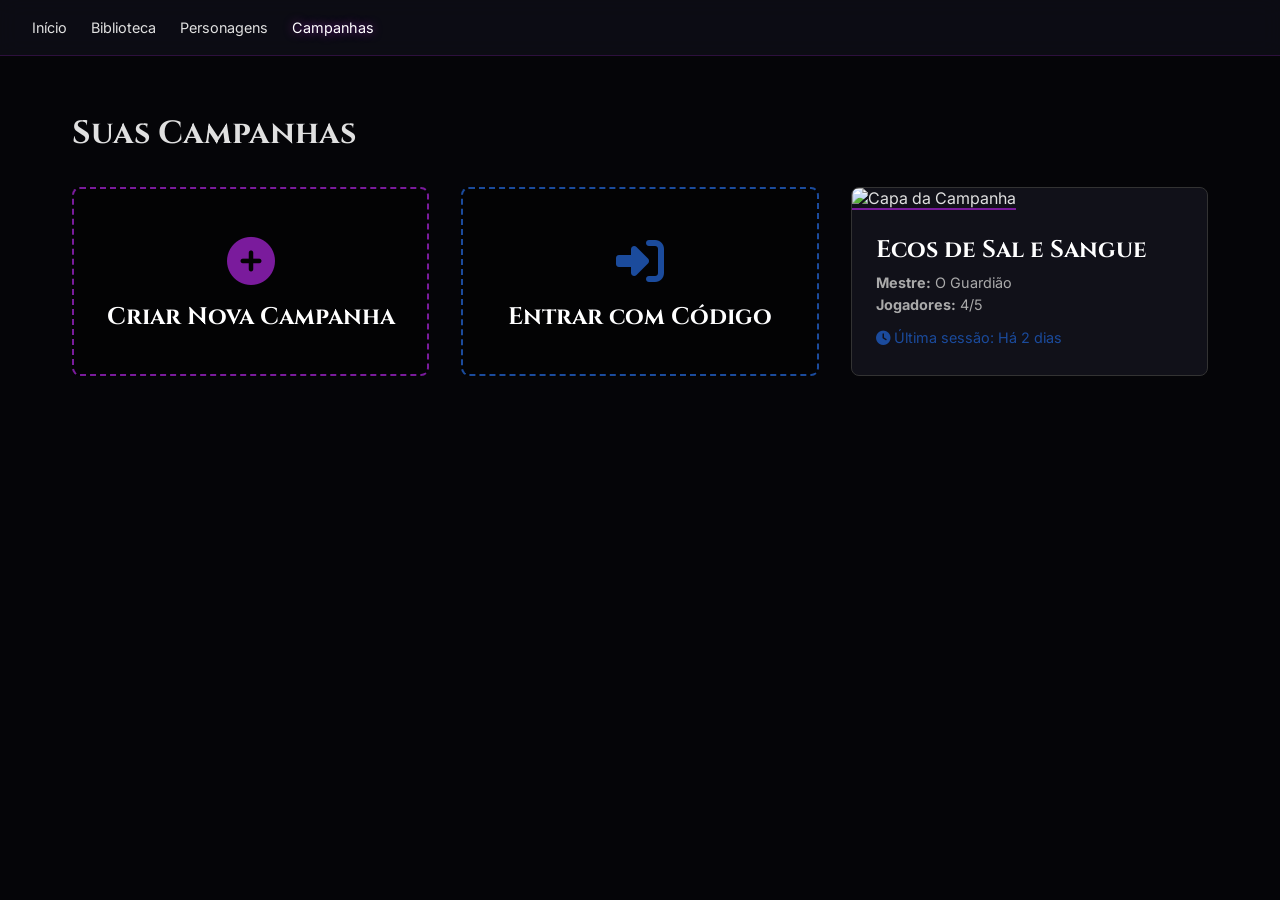
==== campanhas.html @ f8dda33e "Add files via upload Primeiro Upload" ====
<!DOCTYPE html>
<html lang="pt-BR">
<head>
    <meta charset="UTF-8">
    <meta name="viewport" content="width=device-width, initial-scale=1.0">
    <title>Campanhas - AMESTIA</title>
    <link rel="stylesheet" href="style.css"> <!-- Seu CSS base -->
    <link rel="stylesheet" href="campanhas.css">
    <link href="https://fonts.googleapis.com/css2?family=Cinzel:wght@400;700;900&family=Inter:wght@300;400;600&display=swap" rel="stylesheet">
    <link rel="stylesheet" href="https://cdnjs.cloudflare.com/ajax/libs/font-awesome/6.4.0/css/all.min.css">
</head>
<body>
    <!-- Efeito de partículas do relógio -->
    <div id="shadowParticles" class="particles-overlay"></div>

    <nav class="navbar">
        <div class="nav-left">
            <a href="index.html">Início</a>
            <a href="Biblioteca.html">Biblioteca</a>
            <a href="perfil.html">Personagens</a>
            <a href="Campanhas.html" class="active">Campanhas</a>
        </div>
    </nav>

    <!-- TELA 1: LISTA DE CAMPANHAS (LOBBY) -->
    <main id="campanhasLobby" class="view-section active">
        <div class="container">
            <h1 class="page-title">Suas Campanhas</h1>
            <div class="campaign-grid">
                
                <!-- Botão de Criar Nova Campanha -->
                <div class="campaign-card new-campaign-card" onclick="abrirCriacaoCampanha()">
                    <div class="campaign-info" style="text-align: center; padding-top: 40px;">
                        <i class="fas fa-plus-circle" style="font-size: 3rem; color: #7a1b9c; margin-bottom: 1rem;"></i>
                        <h2>Criar Nova Campanha</h2>
                    </div>
                </div>

                <!-- Botão de Entrar em Campanha via Código -->
                <div class="campaign-card join-campaign-card" onclick="entrarPorCodigo()">
                    <div class="campaign-info" style="text-align: center; padding-top: 40px;">
                        <i class="fas fa-sign-in-alt" style="font-size: 3rem; color: #1b4b9c; margin-bottom: 1rem;"></i>
                        <h2>Entrar com Código</h2>
                    </div>
                </div>

                <!-- Cartão de Campanha Padrão -->
                <div class="campaign-card" onclick="entrarCampanha('Ecos de Sal e Sangue')">
                    <img src="https://images.unsplash.com/photo-1519074069444-1ba4fff66d16?ixlib=rb-4.0.3&auto=format&fit=crop&w=500&q=60" alt="Capa da Campanha" class="campaign-img">
                    <div class="campaign-info">
                        <h2>Ecos de Sal e Sangue</h2>
                        <p><strong>Mestre:</strong> O Guardião</p>
                        <p><strong>Jogadores:</strong> 4/5</p>
                        <p class="last-session"><i class="fas fa-clock"></i> Última sessão: Há 2 dias</p>
                    </div>
                </div>

            </div>
        </div>
    </main>

    <!-- TELA 3: FORMULÁRIO DE CRIAÇÃO -->
    <main id="telaCriarCampanha" class="view-section">
        <div class="container">
            <button class="back-btn" onclick="voltarLobby()"><i class="fas fa-arrow-left"></i> Cancelar</button>
            <h1 class="page-title">Forjar Nova Realidade</h1>
            
            <div class="creator-box">
                <div class="form-group">
                    <label>Nome da Campanha</label>
                    <input type="text" id="novaCamNome" placeholder="Ex: O Mistério de Dunwich">
                </div>
                <div class="form-group">
                    <label>URL da Imagem de Capa</label>
                    <input type="text" id="novaCamImg" placeholder="Link da imagem da campanha">
                </div>
                <div class="form-group">
                    <label>Sinopse / Descrição Pública</label>
                    <textarea id="novaCamDesc" rows="4" placeholder="O que os investigadores sabem até agora?"></textarea>
                </div>
                <button class="btn-primary" onclick="salvarCampanha()">Criar e Iniciar Sessão</button>
            </div>
        </div>
    </main>

    <!-- TELA 2: DENTRO DA CAMPANHA -->
    <main id="campanhaInterna" class="view-section">
        <!-- Relógio de Sombra Fixo -->
        <div class="shadow-clock-container" onclick="avancarRelogio()" title="Clique para avançar o relógio (Apenas Mestre)">
            <div class="clock-face">
                <div id="clockProgress" class="clock-progress"></div>
                <div class="clock-center"></div>
            </div>
            <span id="clockStatus">0/12</span>
        </div>

        <div class="campaign-layout">
            <!-- Menu Lateral -->
            <aside class="campaign-sidebar">
                <button class="back-btn" onclick="voltarLobby()"><i class="fas fa-arrow-left"></i> Voltar</button>
                <h3 id="campaignTitleDisplay">Nome da Campanha</h3>
                <nav class="campaign-nav">
                    <button class="tab-btn active" onclick="openCamTab(event, 'VisaoGeral')"><i class="fas fa-eye"></i> Visão Geral</button>
                    <button class="tab-btn" onclick="openCamTab(event, 'Jogadores')"><i class="fas fa-users"></i> Jogadores</button>
                    <button class="tab-btn" onclick="openCamTab(event, 'Diario')"><i class="fas fa-book-dead"></i> Diário</button>
                    <button class="tab-btn" onclick="openCamTab(event, 'Evidencias')"><i class="fas fa-search"></i> Evidências</button>
                    <button class="tab-btn" onclick="openCamTab(event, 'NPCs')"><i class="fas fa-address-book"></i> NPCs</button>
                    <button class="tab-btn" onclick="openCamTab(event, 'Locais')"><i class="fas fa-map"></i> Locais</button>
                    <button class="tab-btn" onclick="openCamTab(event, 'Arquivos')"><i class="fas fa-folder-open"></i> Arquivos</button>
                    <button class="tab-btn" onclick="openCamTab(event, 'Chat')"><i class="fas fa-dice-d20"></i> Chat</button>
                    <button class="tab-btn" onclick="openCamTab(event, 'Calendario')"><i class="fas fa-calendar-alt"></i> Calendário</button>
                    <button class="tab-btn master-tab" onclick="openCamTab(event, 'Mestre')"><i class="fas fa-dragon"></i> Escudo do Mestre</button>
                </nav>
            </aside>

            <!-- Área de Conteúdo das Abas -->
            <section class="campaign-content">
                
                <!-- ABA: VISÃO GERAL -->
                <div id="VisaoGeral" class="tab-content active">
                    <h2>Resumo da Campanha</h2>
                    <p>O véu se rompeu na cidade costeira. As marés trazem coisas que não deveriam existir.</p>
                    <div class="info-box">
                        <h3><i class="fas fa-calendar-check"></i> Próxima Sessão</h3>
                        <p>Sábado, 20:00h - "A descida ao farol"</p>
                    </div>
                    <div class="info-box alert">
                        <h3><i class="fas fa-bullseye"></i> Objetivo Atual</h3>
                        <p>Descobrir quem está financiando as escavações antes do próximo eclipse.</p>
                    </div>
                </div>

                <!-- ABA EXCLUSIVA DO MESTRE -->
                <div id="Mestre" class="tab-content">
                    <h2 style="color: #9c1b1b;"><i class="fas fa-mask"></i> Área do Mestre</h2>
                    <p>O que os jogadores não veem. Use este espaço para preparar a sessão.</p>
                    <div class="master-grid">
                        <div class="info-box alert">
                            <h3><i class="fas fa-skull"></i> Preparação de Encontros</h3>
                            <textarea rows="6" style="width: 100%; background: rgba(0,0,0,0.5); color: #fff; padding: 10px; border: 1px solid #555; border-radius: 4px;" placeholder="Ex: 3x Fragmentados no Farol. HP: 15."></textarea>
                        </div>
                        <div class="info-box">
                            <h3><i class="fas fa-eye-slash"></i> Segredos & Entidades</h3>
                            <textarea rows="6" style="width: 100%; background: rgba(0,0,0,0.5); color: #fff; padding: 10px; border: 1px solid #555; border-radius: 4px;" placeholder="Anotações ocultas sobre a trama..."></textarea>
                        </div>
                    </div>
                </div>

<!-- ABA: JOGADORES -->
<div id="Jogadores" class="tab-content">
    <div style="display: flex; justify-content: space-between; align-items: center; margin-bottom: 20px;">
        <h2>Investigadores Inscritos</h2>
        <!-- O botão de adicionar jogador só aparecerá para o Mestre (controlado pelo JS) -->
        <button class="btn-primary btn-mestre-only" onclick="adicionarJogador()" style="padding: 0.5rem 1rem; font-size: 0.9rem;">
            <i class="fas fa-user-plus"></i> Adicionar Personagem
        </button>
    </div>
    
    <div class="campaign-grid" id="gridJogadores">
        <!-- O primeiro card fica de exemplo fixo -->
        <div class="campaign-card">
            <img src="https://images.unsplash.com/photo-1506794778202-cad84cf45f1d?ixlib=rb-4.0.3&auto=format&fit=crop&w=500&q=60" alt="Arthur" class="campaign-img">
            <div class="campaign-info">
                <h2>Arthur Pendelton</h2>
                <p><strong>Jogador:</strong> Biel</p>
                <p><strong>Caminho:</strong> Lâmina do Vazio</p>
                <p class="last-session"><i class="fas fa-heartbeat"></i> Status: Estável</p>
                <button class="btn-remover-card btn-mestre-only" onclick="removerElemento(this)">Remover Personagem</button>
            </div>
        </div>
    </div>
</div>

                <!-- ABA: DIÁRIO -->
                <div id="Diario" class="tab-content">
                    <h2>Diário de Bordo</h2>
                    <p>Registros das memórias que ainda nos restam.</p>
                    <div class="info-box">
                        <h3>Sessão 01: O Cheiro do Sal</h3>
                        <p>A equipe chegou à cidade portuária. Encontramos uma porta arrombada perto das docas velhas.</p>
                    </div>
                </div>

                <!-- ABA: EVIDÊNCIAS -->
                <div id="Evidencias" class="tab-content">
                    <h2>Quadro de Evidências</h2>
                    <div class="evidence-grid">
                        <div class="evidence-card animated-discovery">
                            <h4>O Relógio Quebrado</h4>
                            <p>Parou exatamente às 03:33. Há manchas de algo escuro nas engrenagens.</p>
                        </div>
                    </div>
                </div>

                <!-- ABA: NPCs -->
                <div id="NPCs" class="tab-content">
                    <h2>Pessoas de Interesse</h2>
                    <div class="evidence-grid">
                        <div class="evidence-card">
                            <h4><i class="fas fa-user-secret"></i> Padre Thomas</h4>
                            <p>Líder da igreja local. Suas mãos estão sempre sujas de terra úmida.</p>
                        </div>
                    </div>
                </div>

                <!-- ABA: LOCAIS -->
                <div id="Locais" class="tab-content">
                    <h2>Locais Mapeados</h2>
                    <div class="evidence-grid">
                        <div class="evidence-card animated-discovery">
                            <h4><i class="fas fa-map-marker-alt"></i> Farol Abandonado</h4>
                            <p>O feixe de luz foi destruído há décadas, mas algo brilha lá no topo.</p>
                        </div>
                    </div>
                </div>

                <!-- ABA: ARQUIVOS -->
                <div id="Arquivos" class="tab-content">
                    <h2>Arquivos Compartilhados</h2>
                    <p>Documentos e papéis encontrados ao longo das investigações.</p>
                    <div class="info-box">
                        <h3>Documento #12A</h3>
                        <p>Clique para editar informações sobre este arquivo histórico.</p>
                    </div>
                </div>

                <!-- ABA: CHAT -->
                <div id="Chat" class="tab-content">
                    <h2>Frequência de Rádio (Chat)</h2>
                    <textarea rows="4" style="width: 100%; background: rgba(0,0,0,0.4); color: #fff; padding: 10px; border-radius: 4px; border: 1px solid #444;" placeholder="Envie mensagens ou rolagens para o grupo..."></textarea>
                </div>

                <!-- ABA: CALENDÁRIO -->
                <div id="Calendario" class="tab-content">
                    <h2>Calendário de Eventos</h2>
                    <p>Marque aqui os dias importantes e as fases do ciclo de terror.</p>
                    <div class="info-box alert">
                        <h3>Dia do Alinhamento</h3>
                        <p>O mestre definirá o progresso dos dias aqui.</p>
                    </div>
                </div>
                
            </section>
        </div>
    </main>

    <script src="campanhas.js"></script>
</body>
</html>
---- style.css ----
/* Resets e Variáveis */
* {
    margin: 0;
    padding: 0;
    box-sizing: border-box;
}

:root {
    --bg-color: #050508;
    --text-primary: #e0e0e0;
    --text-secondary: #9a9a9a;
    --accent-purple: #7a1b9c;
    --accent-blue: #1b4b9c;
    --glass-bg: rgba(15, 15, 25, 0.75);
    --glass-border: rgba(122, 27, 156, 0.3);
}

body {
    background-color: var(--bg-color);
    color: var(--text-primary);
    font-family: 'Inter', sans-serif;
    overflow-x: hidden;
}

h1, h2, h3, h4 {
    font-family: 'Cinzel', serif;
}

/* Canvas de Partículas */
#particleCanvas {
    position: fixed;
    top: 0;
    left: 0;
    width: 100vw;
    height: 100vh;
    z-index: -1;
    pointer-events: none;
}

/* Menu Superior (Navbar) */
.navbar {
    position: fixed;
    top: 0;
    width: 100%;
    display: flex;
    justify-content: space-between;
    align-items: center;
    padding: 1.2rem 2rem;
    background: var(--glass-bg);
    backdrop-filter: blur(10px);
    -webkit-backdrop-filter: blur(10px);
    border-bottom: 1px solid var(--glass-border);
    z-index: 100;
}

.nav-left {
    display: flex;
    flex-wrap: wrap;
    gap: 1.5rem;
}

.navbar a {
    color: var(--text-primary);
    text-decoration: none;
    font-size: 0.9rem;
    transition: color 0.3s, text-shadow 0.3s;
}

.navbar a:hover, .navbar a.active {
    color: #fff;
    text-shadow: 0 0 10px var(--accent-purple);
}

.nav-right {
    display: flex;
    align-items: center;
    gap: 1.2rem;
}

.nav-right button {
    background: none;
    border: none;
    color: var(--text-primary);
    cursor: pointer;
    font-size: 1.1rem;
    transition: color 0.3s;
    padding: 0;
}

.nav-right button:hover {
    color: var(--accent-blue);
}

/* Banner Principal */
.hero {
    min-height: 100vh;
    display: flex;
    align-items: center;
    justify-content: center;
    text-align: center;
    padding: 120px 1.5rem 60px 1.5rem;
}

.hero-content {
    width: 100%;
    max-width: 800px;
}

.logo-title {
    font-size: 5rem;
    letter-spacing: 0.4rem;
    color: #fff;
    text-shadow: 0 0 20px var(--accent-purple), 0 0 40px var(--accent-blue);
    line-height: 1.1;
}

.logo-subtitle {
    font-size: 1.8rem;
    letter-spacing: 0.2rem;
    color: var(--text-secondary);
    margin-top: 0.5rem;
    margin-bottom: 2rem;
}

.hero-text {
    font-size: 1.1rem;
    margin-bottom: 3rem;
    max-width: 600px;
    margin-left: auto;
    margin-right: auto;
    line-height: 1.6;
}

/* Botões */
.hero-buttons {
    display: flex;
    gap: 1rem;
    justify-content: center;
    flex-wrap: wrap;
}

button.btn-primary, button.btn-secondary {
    padding: 0.9rem 2rem;
    font-family: 'Cinzel', serif;
    font-size: 1rem;
    font-weight: bold;
    cursor: pointer;
    border-radius: 5px;
    transition: all 0.3s ease;
    min-width: 200px;
}

.btn-primary {
    background: transparent;
    color: #fff;
    border: 2px solid var(--accent-purple);
    box-shadow: 0 0 15px rgba(122, 27, 156, 0.4) inset, 0 0 15px rgba(122, 27, 156, 0.4);
}

.btn-primary:hover {
    background: var(--accent-purple);
    box-shadow: 0 0 30px var(--accent-purple);
}

.btn-secondary {
    background: rgba(255, 255, 255, 0.05);
    color: #fff;
    border: 1px solid var(--text-secondary);
    backdrop-filter: blur(5px);
}

.btn-secondary:hover {
    background: rgba(255, 255, 255, 0.1);
    border-color: #fff;
}

/* Secções Gerais */
.lore-section, .updates-section {
    padding: 4rem 2rem;
    max-width: 1200px;
    margin: 0 auto;
}

.section-title {
    font-size: 2.2rem;
    margin-bottom: 2.5rem;
    text-align: center;
    color: var(--accent-blue);
    text-shadow: 0 0 10px rgba(27, 75, 156, 0.5);
}

/* Grid de Lore e Atualizações */
.lore-grid, .updates-grid {
    display: grid;
    grid-template-columns: repeat(auto-fit, minmax(250px, 1fr));
    gap: 1.5rem;
}

.lore-card, .update-card {
    background: var(--glass-bg);
    border: 1px solid var(--glass-border);
    padding: 1.8rem;
    border-radius: 8px;
    transition: transform 0.3s, box-shadow 0.3s;
    backdrop-filter: blur(5px);
}

.lore-card:hover, .update-card:hover {
    transform: translateY(-5px);
    box-shadow: 0 10px 20px rgba(122, 27, 156, 0.2);
    border-color: var(--accent-purple);
}

.lore-card h4 {
    font-size: 1.3rem;
    margin-bottom: 0.8rem;
    color: #fff;
}

.lore-card p {
    font-size: 0.95rem;
    color: var(--text-secondary);
    line-height: 1.5;
}

.update-card h4 {
    font-size: 1.1rem;
    color: #fff;
}

.update-card .tag {
    display: inline-block;
    font-size: 0.75rem;
    padding: 0.2rem 0.5rem;
    background: rgba(27, 75, 156, 0.3);
    border: 1px solid var(--accent-blue);
    border-radius: 4px;
    margin-bottom: 0.8rem;
    color: #fff;
}

/* Rodapé */
footer {
    border-top: 1px solid var(--glass-border);
    background: #020203;
    padding: 2rem;
    margin-top: 4rem;
}

.footer-content {
    display: flex;
    justify-content: space-between;
    align-items: center;
    max-width: 1200px;
    margin: 0 auto;
    font-size: 0.85rem;
    color: var(--text-secondary);
    gap: 1.5rem;
}

.socials a {
    color: var(--text-secondary);
    text-decoration: none;
    margin-right: 1.5rem;
    transition: color 0.3s;
}

.socials a:hover {
    color: var(--accent-purple);
}

/* ==========================================================================
   REGRAS DE OTIMIZAÇÃO PARA TELEMÓVEIS (MEDIA QUERIES)
   ========================================================================== */

@media (max-width: 768px) {
    /* Ajustes na Navbar para ecrãs pequenos */
    .navbar {
        flex-direction: column;
        gap: 1rem;
        padding: 1rem;
        position: relative; /* Evita sobrepor o conteúdo inicial no telemóvel */
    }

    .nav-left {
        justify-content: center;
        gap: 1rem;
    }

    .navbar a {
        font-size: 0.85rem;
    }

    .nav-right {
        width: 100%;
        justify-content: center;
        border-top: 1px solid rgba(255, 255, 255, 0.1);
        padding-top: 0.8rem;
    }

    /* Redução dos Títulos Principais */
    .hero {
        padding-top: 40px;
        min-height: calc(100vh - 120px);
    }

    .logo-title {
        font-size: 3rem;
        letter-spacing: 0.2rem;
    }

    .logo-subtitle {
        font-size: 1.3rem;
        letter-spacing: 0.1rem;
    }

    .hero-text {
        font-size: 1rem;
        margin-bottom: 2rem;
    }

    /* Botões empilhados em ecrãs muito pequenos */
    .hero-buttons {
        flex-direction: column;
        align-items: center;
    }

    button.btn-primary, button.btn-secondary {
        width: 100%;
        max-width: 280px;
    }

    /* Secções e Grelhas */
    .lore-section, .updates-section {
        padding: 3rem 1.5rem;
    }

    .section-title {
        font-size: 1.8rem;
        margin-bottom: 2rem;
    }

    .lore-grid, .updates-grid {
        grid-template-columns: 1fr; /* Força uma única coluna no telemóvel */
        gap: 1.2rem;
    }

    /* Rodapé Responsivo */
    .footer-content {
        flex-direction: column;
        text-align: center;
        gap: 1rem;
    }

    .socials a {
        margin: 0 0.7rem;
    }
}
/* =========================================
   TEMAS GLOBAIS
   ========================================= */

/* Tema Vermelho e Preto */
body.theme-red-black {
    --bg-color: #050000;
    --accent-purple: #c21807; /* Vermelho Sangue */
    --accent-blue: #5a0000;
    --glass-bg: rgba(15, 0, 0, 0.75);
    --glass-border: rgba(194, 24, 7, 0.3);
}

/* Tema Verde e Preto */
body.theme-green-black {
    --bg-color: #000500;
    --accent-purple: #00b33c; /* Verde Matrix */
    --accent-blue: #004d00;
    --glass-bg: rgba(0, 15, 0, 0.75);
    --glass-border: rgba(0, 179, 60, 0.3);
}

/* Tema Azul e Preto */
body.theme-blue-black {
    --bg-color: #000205;
    --accent-purple: #0073e6; /* Azul Elétrico */
    --accent-blue: #00264d;
    --glass-bg: rgba(0, 5, 15, 0.75);
    --glass-border: rgba(0, 115, 230, 0.3);
}
---- campanhas.css ----
/* =========================================
   GERAL E LAYOUT
   ========================================= */
.view-section {
    display: none;
    padding-top: 80px; /* Espaço da navbar */
    min-height: 100vh;
}
.view-section.active {
    display: block;
    animation: fadeIn 0.4s ease;
}

@keyframes fadeIn {
    from { opacity: 0; transform: translateY(10px); }
    to { opacity: 1; transform: translateY(0); }
}

.container {
    max-width: 1200px;
    margin: 0 auto;
    padding: 2rem;
}

/* =========================================
   TELA 1: LOBBY DE CAMPANHAS
   ========================================= */
.campaign-grid {
    display: grid;
    grid-template-columns: repeat(auto-fill, minmax(300px, 1fr));
    gap: 2rem;
    margin-top: 2rem;
}

.campaign-card {
    background: rgba(20, 20, 30, 0.8);
    border: 1px solid #333;
    border-radius: 8px;
    overflow: hidden;
    cursor: pointer;
    transition: all 0.3s;
}

.campaign-card:hover {
    transform: translateY(-5px);
    border-color: #7a1b9c;
    box-shadow: 0 5px 15px rgba(122, 27, 156, 0.4);
}

.campaign-img {
    width: 100%;
    height: 180px;
    object-fit: cover;
    border-bottom: 2px solid #7a1b9c;
}

.campaign-info {
    padding: 1.5rem;
}
.campaign-info h2 { color: #fff; margin-bottom: 0.5rem; font-family: 'Cinzel', serif; }
.campaign-info p { color: #aaa; font-size: 0.9rem; margin-bottom: 0.3rem; }
.last-session { color: #1b4b9c !important; margin-top: 1rem !important; }

/* =========================================
   TELA 2: DENTRO DA CAMPANHA
   ========================================= */
.campaign-layout {
    display: flex;
    max-width: 1400px;
    margin: 0 auto;
    padding: 2rem;
    gap: 2rem;
}

.campaign-sidebar {
    width: 250px;
    background: rgba(10, 10, 15, 0.9);
    border: 1px solid #333;
    border-radius: 8px;
    padding: 1.5rem;
    height: fit-content;
}

.back-btn {
    background: none;
    border: none;
    color: #aaa;
    cursor: pointer;
    margin-bottom: 1.5rem;
    font-size: 1rem;
}
.back-btn:hover { color: #fff; }

.campaign-nav {
    display: flex;
    flex-direction: column;
    gap: 0.5rem;
    margin-top: 1.5rem;
}

.campaign-nav .tab-btn {
    background: transparent;
    border: none;
    color: #aaa;
    text-align: left;
    padding: 0.8rem 1rem;
    border-radius: 4px;
    cursor: pointer;
    transition: 0.2s;
    font-size: 1rem;
}

.campaign-nav .tab-btn:hover, .campaign-nav .tab-btn.active {
    background: rgba(122, 27, 156, 0.2);
    color: #fff;
    border-left: 3px solid #7a1b9c;
}

.campaign-content {
    flex: 1;
    background: rgba(20, 20, 30, 0.6);
    border: 1px solid #333;
    border-radius: 8px;
    padding: 2rem;
}

.tab-content { display: none; }
.tab-content.active { display: block; animation: fadeIn 0.3s; }

/* Caixas de Informação */
.info-box {
    background: rgba(255,255,255,0.05);
    padding: 1.5rem;
    border-radius: 6px;
    margin-bottom: 1rem;
    border-left: 4px solid #1b4b9c;
}
.info-box.alert { border-left-color: #9c1b1b; }

/* Evidências */
.evidence-grid { display: grid; grid-template-columns: repeat(auto-fill, minmax(200px, 1fr)); gap: 1rem; }
.evidence-card {
    background: #111;
    border: 1px dashed #555;
    padding: 1rem;
    position: relative;
}
.animated-discovery {
    animation: glowPulse 2s infinite alternate;
    border-color: #7a1b9c;
}

@keyframes glowPulse {
    from { box-shadow: 0 0 5px rgba(122, 27, 156, 0.2); }
    to { box-shadow: 0 0 15px rgba(122, 27, 156, 0.8); }
}

/* =========================================
   SISTEMA DE TERROR: RELÓGIO DE SOMBRA
   ========================================= */
.shadow-clock-container {
    position: fixed;
    top: 90px;
    right: 20px;
    width: 80px;
    height: 80px;
    z-index: 100;
    cursor: pointer;
    display: flex;
    flex-direction: column;
    align-items: center;
}

.clock-face {
    width: 60px;
    height: 60px;
    border-radius: 50%;
    border: 2px solid #555;
    background: rgba(0,0,0,0.8);
    position: relative;
    overflow: hidden;
    transition: all 0.5s ease;
}

/* A barra que vai enchendo em círculo */
.clock-progress {
    position: absolute;
    bottom: 0;
    left: 0;
    width: 100%;
    height: 0%; /* Controlado pelo JS */
    background: rgba(156, 27, 27, 0.8);
    transition: height 0.5s ease, background 0.5s ease;
}

#clockStatus {
    color: #fff;
    font-size: 0.8rem;
    margin-top: 5px;
    font-family: 'Cinzel', serif;
}

/* CLASSES DE ESTÁGIO (Adicionadas ao <body> via JS) */

/* Estágio Médio: Escurece, som ambiente (fictício), e o relógio "sangra" */
body.shadow-mid .clock-face {
    border-color: #9c1b1b;
    box-shadow: 0 0 20px rgba(156, 27, 27, 0.5);
}
body.shadow-mid .clock-progress {
    background: rgba(156, 27, 27, 0.9);
}
body.shadow-mid .campaign-content {
    background: rgba(10, 5, 5, 0.8);
}

/* Estágio Crítico (Final): Distorção e Glitch */
body.shadow-critical {
    animation: glitchScreen 0.2s infinite;
    filter: sepia(0.5) hue-rotate(-30deg) saturate(2);
}

@keyframes glitchScreen {
    0% { transform: translate(0) skewX(0deg); }
    20% { transform: translate(-2px, 2px) skewX(2deg); }
    40% { transform: translate(-2px, -2px) skewX(0deg); }
    60% { transform: translate(2px, 2px) skewX(-2deg); }
    80% { transform: translate(2px, -2px) skewX(0deg); }
    100% { transform: translate(0) skewX(0deg); }
}

/* Partículas (Fundo da tela) */
.particles-overlay {
    position: fixed;
    top: 0; left: 0; width: 100%; height: 100%;
    pointer-events: none;
    z-index: -1;
    background: radial-gradient(circle, transparent 50%, rgba(0,0,0,0) 100%);
    transition: background 2s ease;
}
body.shadow-mid .particles-overlay {
    background: radial-gradient(circle, transparent 30%, rgba(20, 0, 0, 0.6) 100%);
}

/* Mobile Responsivo */
@media (max-width: 768px) {
    .campaign-layout { flex-direction: column; }
    .campaign-sidebar { width: 100%; }
    .campaign-nav { flex-direction: row; flex-wrap: wrap; }
    .campaign-nav .tab-btn { flex: 1; text-align: center; }
}
/* =========================================
   SISTEMA DE CRIAÇÃO E ÁREA DO MESTRE
   ========================================= */

/* Cartão de Nova Campanha */
.new-campaign-card {
    background: rgba(0, 0, 0, 0.4);
    border: 2px dashed #7a1b9c;
    display: flex;
    align-items: center;
    justify-content: center;
}
.new-campaign-card:hover {
    background: rgba(122, 27, 156, 0.1);
    border-color: #fff;
}

/* Formulário de Criação */
.creator-box { 
    background: rgba(20, 20, 30, 0.8); 
    border: 1px solid #333; 
    padding: 2.5rem; 
    border-radius: 8px; 
}
.form-group { margin-bottom: 1.5rem; }
.form-group label { display: block; margin-bottom: 0.5rem; color: #aaa; font-weight: bold; }
.form-group input, .form-group textarea { 
    width: 100%; 
    padding: 1rem; 
    background: rgba(0,0,0,0.5); 
    border: 1px solid #555; 
    color: #fff; 
    border-radius: 4px; 
    font-family: 'Inter', sans-serif;
}
.btn-primary { 
    background: #7a1b9c; 
    color: #fff; 
    padding: 1rem 2rem; 
    border: none; 
    border-radius: 4px; 
    cursor: pointer; 
    font-weight: bold; 
    font-size: 1.1rem;
    transition: 0.2s;
}
.btn-primary:hover { background: #9c1b1b; }

/* Estilização Única da Aba do Mestre */
.master-tab { color: #9c1b1b !important; }
.master-tab:hover, .master-tab.active { 
    background: rgba(156, 27, 27, 0.2) !important; 
    color: #ff4d4d !important; 
    border-left: 3px solid #ff4d4d !important; 
}
.master-grid { 
    display: grid; 
    grid-template-columns: 1fr 1fr; 
    gap: 1.5rem; 
    margin-top: 1.5rem; 
}
@media (max-width: 768px) { 
    .master-grid { grid-template-columns: 1fr; } 
}
/* Cartão de Entrar em Campanha */
.join-campaign-card {
    background: rgba(0, 0, 0, 0.4);
    border: 2px dashed #1b4b9c;
    display: flex;
    align-items: center;
    justify-content: center;
}
.join-campaign-card:hover {
    background: rgba(27, 75, 156, 0.2);
    border-color: #fff;
}

/* Estilo para elementos que o jogador/mestre pode editar direto na tela */
[contenteditable="true"] {
    border-bottom: 1px dashed rgba(255, 255, 255, 0.3);
    outline: none;
    transition: 0.2s;
    min-height: 20px;
    display: block;
}
[contenteditable="true"]:focus {
    background: rgba(255, 255, 255, 0.05);
    border-bottom: 1px solid #7a1b9c;
}

/* Botão dinâmico de adicionar novo registro dentro das abas */
.btn-add-item {
    background: rgba(255, 255, 255, 0.05);
    color: #aaa;
    border: 1px dashed #555;
    padding: 12px;
    width: 100%;
    border-radius: 6px;
    cursor: pointer;
    margin-top: 1.5rem;
    font-family: 'Inter', sans-serif;
    transition: 0.2s;
}
.btn-add-item:hover {
    background: rgba(255, 255, 255, 0.15);
    color: #fff;
    border-color: #fff;
}
/* Botão de Excluir Personagens e Campanhas */
.btn-remover-card {
    background: rgba(156, 27, 27, 0.1);
    color: #ff4d4d;
    border: 1px dashed #ff4d4d;
    padding: 8px;
    width: 100%;
    border-radius: 4px;
    cursor: pointer;
    margin-top: 15px;
    font-family: 'Inter', sans-serif;
    transition: 0.2s;
}
.btn-remover-card:hover {
    background: #9c1b1b;
    color: #fff;
    border-style: solid;
}

/* Esconde botões do mestre quando for a visão do jogador */
body.visao-jogador .btn-mestre-only {
    display: none !important;
}
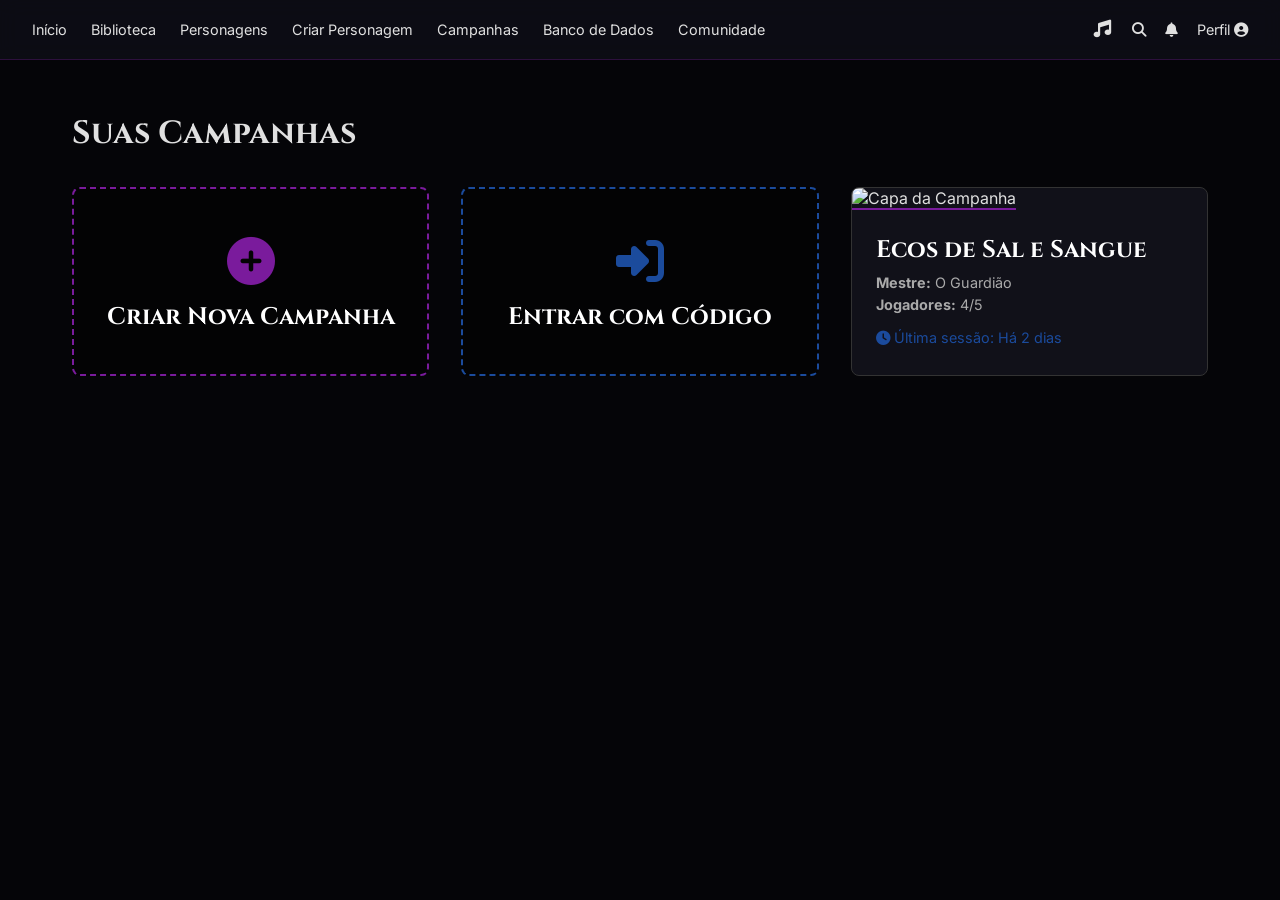
==== commit 09973750: "Add files via upload" ====
--- a/campanhas.html
+++ b/campanhas.html
@@ -15,10 +15,21 @@
 
     <nav class="navbar">
         <div class="nav-left">
-            <a href="index.html">Início</a>
-            <a href="Biblioteca.html">Biblioteca</a>
-            <a href="perfil.html">Personagens</a>
-            <a href="Campanhas.html" class="active">Campanhas</a>
+            <a href="index.html" data-lang="nav_inicio">Início</a>
+            <a href="biblioteca.html" data-lang="nav_biblioteca">Biblioteca</a>
+            <a href="perfil.html" data-lang="nav_personagens">Personagens</a>
+            <a href="criador.html" data-lang="nav_criar">Criar Personagem</a>
+            <a href="campanhas.html" data-lang="nav_campanhas">Campanhas</a>
+            <a href="bancodedados.html" data-lang="nav_banco">Banco de Dados</a>
+            <a href="comunidade.html" data-lang="nav_comunidade">Comunidade</a>
+        </div>
+        
+        <!-- O bloco nav-right abaixo só precisa existir nas páginas que têm a busca, sino de notificação e o toggle de música, como o seu index.html. -->
+        <div class="nav-right">
+            <button id="audioToggle" title="Mutar/Desmutar Música"><i class="fas fa-music"></i></button>
+            <a href="#"><i class="fas fa-search"></i></a>
+            <a href="#"><i class="fas fa-bell"></i></a>
+            <a href="usuario.html" class="profile-link" id="nav-profile-link">Perfil <i class="fas fa-user-circle"></i></a>
         </div>
     </nav>
 
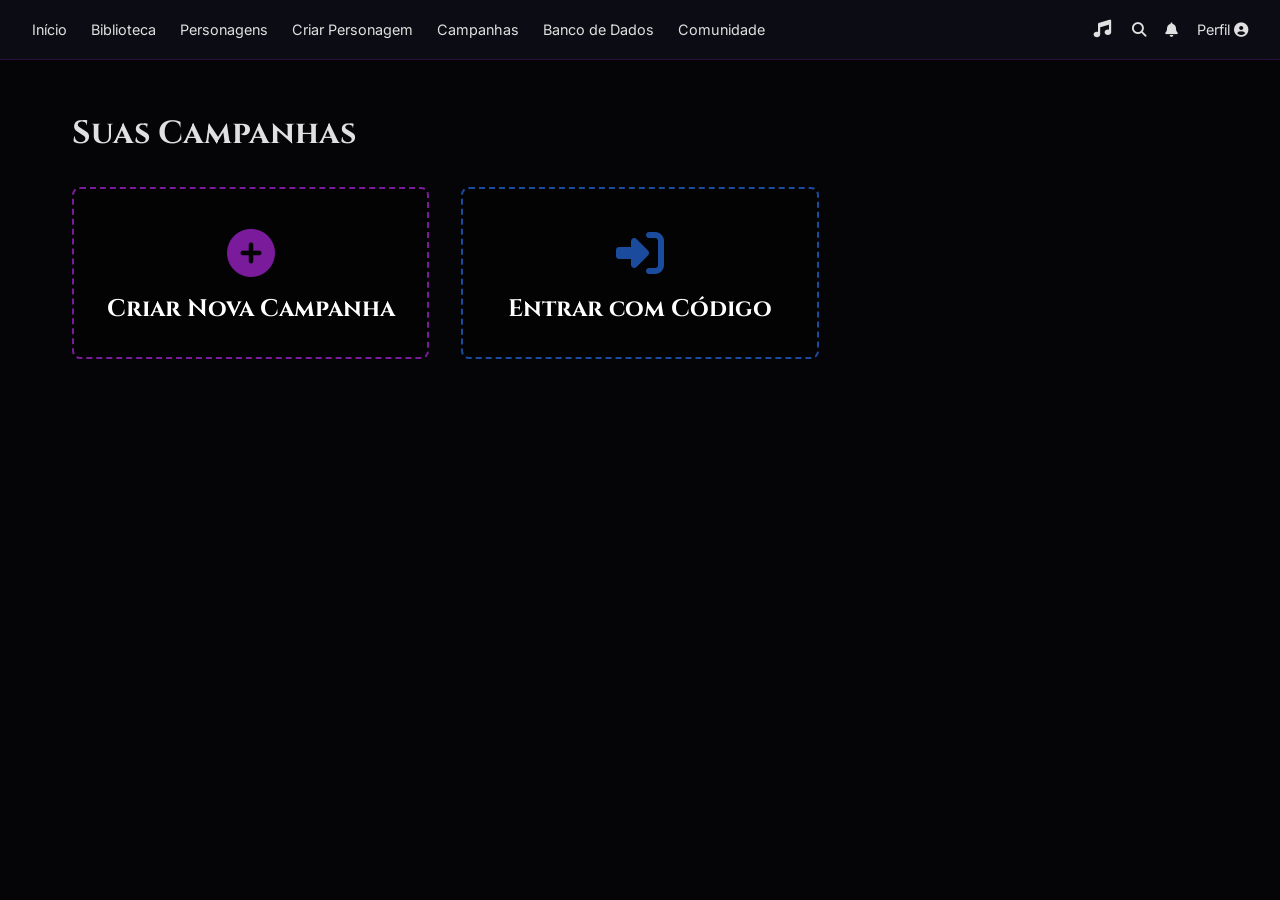
==== commit 7bca879b: "Add files via upload" ====
--- a/campanhas.html
+++ b/campanhas.html
@@ -55,17 +55,6 @@
                     </div>
                 </div>
 
-                <!-- Cartão de Campanha Padrão -->
-                <div class="campaign-card" onclick="entrarCampanha('Ecos de Sal e Sangue')">
-                    <img src="https://images.unsplash.com/photo-1519074069444-1ba4fff66d16?ixlib=rb-4.0.3&auto=format&fit=crop&w=500&q=60" alt="Capa da Campanha" class="campaign-img">
-                    <div class="campaign-info">
-                        <h2>Ecos de Sal e Sangue</h2>
-                        <p><strong>Mestre:</strong> O Guardião</p>
-                        <p><strong>Jogadores:</strong> 4/5</p>
-                        <p class="last-session"><i class="fas fa-clock"></i> Última sessão: Há 2 dias</p>
-                    </div>
-                </div>
-
             </div>
         </div>
     </main>
@@ -82,9 +71,10 @@
                     <input type="text" id="novaCamNome" placeholder="Ex: O Mistério de Dunwich">
                 </div>
                 <div class="form-group">
-                    <label>URL da Imagem de Capa</label>
-                    <input type="text" id="novaCamImg" placeholder="Link da imagem da campanha">
-                </div>
+    <label>Capa da Campanha (Upload do Aparelho)</label>
+    <input type="file" id="novaCamImg" accept="image/*" style="background: rgba(0,0,0,0.5); padding: 10px; color: #fff; width: 100%; border: 1px solid #555; border-radius: 4px; font-family: 'Inter', sans-serif;">
+</div>
+            
                 <div class="form-group">
                     <label>Sinopse / Descrição Pública</label>
                     <textarea id="novaCamDesc" rows="4" placeholder="O que os investigadores sabem até agora?"></textarea>
@@ -162,7 +152,7 @@
     <div style="display: flex; justify-content: space-between; align-items: center; margin-bottom: 20px;">
         <h2>Investigadores Inscritos</h2>
         <!-- O botão de adicionar jogador só aparecerá para o Mestre (controlado pelo JS) -->
-        <button class="btn-primary btn-mestre-only" onclick="adicionarJogador()" style="padding: 0.5rem 1rem; font-size: 0.9rem;">
+        <button class="btn-primary" onclick="adicionarJogador()" style="padding: 0.5rem 1rem; font-size: 0.9rem;">
             <i class="fas fa-user-plus"></i> Adicionar Personagem
         </button>
     </div>
@@ -254,7 +244,10 @@
             </section>
         </div>
     </main>
-
-    <script src="campanhas.js"></script>
+  <!-- 1. Importa o script responsável pelo Login -->
+<script type="module" src="auth.js"></script>
+
+<!-- 2. Importa o script das campanhas (com o "t" corrigido na tag) -->
+<script type="module" src="campanhas.js"></script>
 </body>
 </html>
